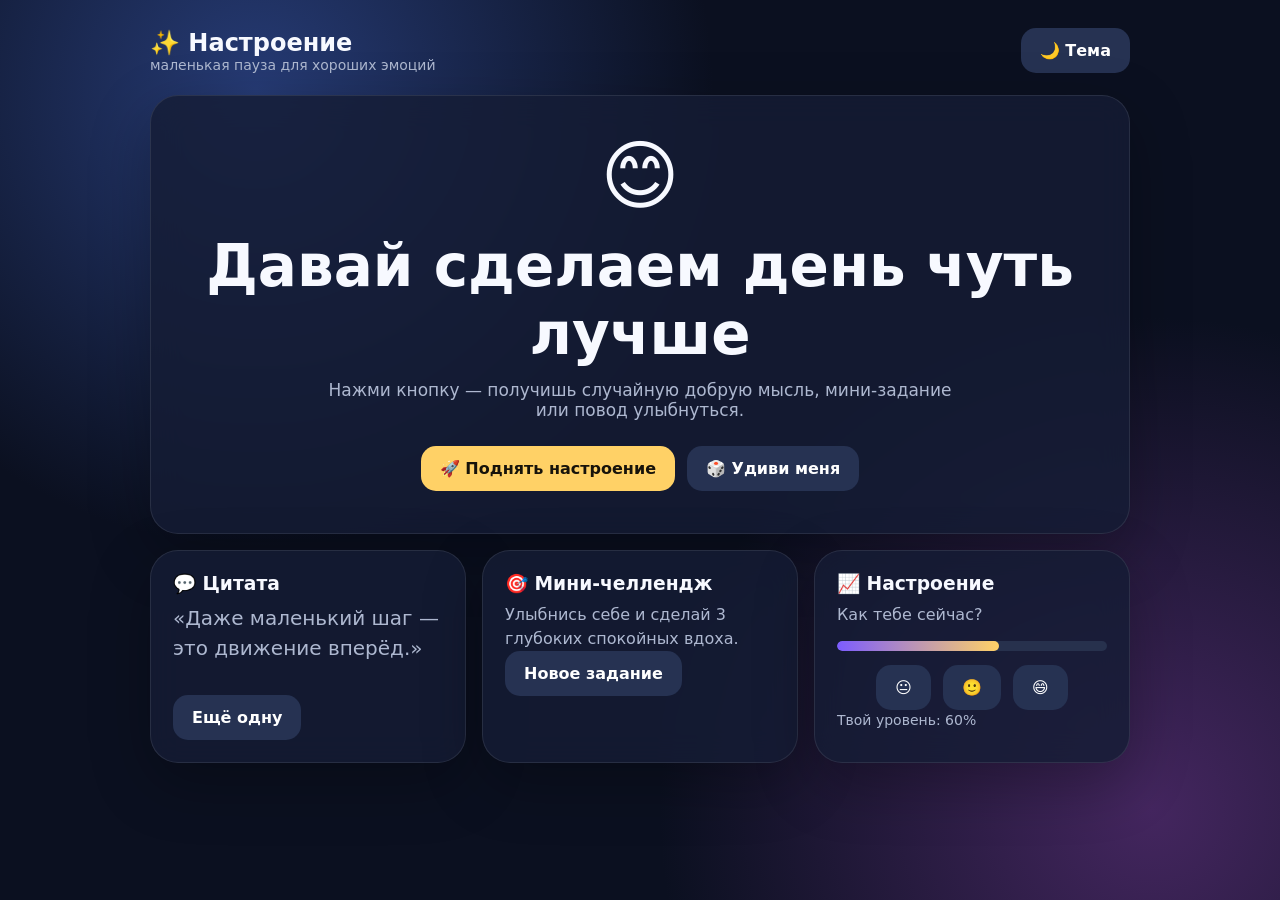
==== index.html @ 59a15372 "Create mood booster web app" ====
<!doctype html>
<html lang="ru">
<head>
<meta charset="utf-8">
<meta name="viewport" content="width=device-width, initial-scale=1">
<title>Настроение ✨</title>
<meta name="description" content="Небольшое веб-приложение для поднятия настроения">
<style>
:root{--bg:#0b1020;--card:#151d35;--text:#f7f9ff;--muted:#aeb8d0;--accent:#ffd166;--accent2:#7c5cff}
*{box-sizing:border-box}body{margin:0;min-height:100vh;font-family:Inter,system-ui,-apple-system,Segoe UI,sans-serif;color:var(--text);background:radial-gradient(circle at 20% 10%,#263b75 0,transparent 35%),radial-gradient(circle at 90% 90%,#44265f 0,transparent 35%),var(--bg);display:flex;justify-content:center;padding:28px}
button{font:inherit;border:0;cursor:pointer}.app{width:min(980px,100%)}.top{display:flex;justify-content:space-between;align-items:center;gap:16px;margin-bottom:22px}.brand{font-size:24px;font-weight:800}.tag{color:var(--muted);font-size:14px}.card{background:rgba(21,29,53,.82);border:1px solid rgba(255,255,255,.09);backdrop-filter:blur(16px);border-radius:28px;padding:28px;box-shadow:0 20px 60px rgba(0,0,0,.28)}
.hero{text-align:center;padding:42px 20px}.emoji{font-size:76px;line-height:1;margin-bottom:18px;display:block;transition:.25s}.hero h1{font-size:clamp(32px,6vw,58px);margin:0 0 12px}.hero p{color:var(--muted);font-size:17px;max-width:650px;margin:0 auto 26px}.actions{display:flex;flex-wrap:wrap;justify-content:center;gap:12px}.btn{padding:13px 19px;border-radius:15px;font-weight:750;transition:transform .15s,filter .15s}.btn:hover{transform:translateY(-2px);filter:brightness(1.08)}.primary{background:var(--accent);color:#17130a}.secondary{background:#263252;color:white}.grid{display:grid;grid-template-columns:repeat(3,1fr);gap:16px;margin-top:16px}.mini{padding:22px}.mini h3{margin:0 0 8px}.mini p{margin:0;color:var(--muted);line-height:1.5}.quote{font-size:20px;line-height:1.5;min-height:92px}.meter{height:10px;background:#27314d;border-radius:99px;overflow:hidden;margin:14px 0}.bar{height:100%;width:60%;background:linear-gradient(90deg,var(--accent2),var(--accent));border-radius:inherit;transition:width .4s}.status{color:var(--muted);font-size:14px}.toast{position:fixed;left:50%;bottom:25px;transform:translate(-50%,20px);background:#fff;color:#151515;padding:12px 18px;border-radius:14px;opacity:0;pointer-events:none;transition:.25s;font-weight:700}.toast.show{opacity:1;transform:translate(-50%,0)}@media(max-width:700px){body{padding:14px}.card{padding:20px}.grid{grid-template-columns:1fr}.hero{padding:32px 10px}}
</style>
</head>
<body>
<main class="app">
  <header class="top"><div><div class="brand">✨ Настроение</div><div class="tag">маленькая пауза для хороших эмоций</div></div><button class="btn secondary" id="themeBtn">🌙 Тема</button></header>
  <section class="card hero">
    <span class="emoji" id="emoji">😊</span>
    <h1 id="title">Давай сделаем день чуть лучше</h1>
    <p id="message">Нажми кнопку — получишь случайную добрую мысль, мини-задание или повод улыбнуться.</p>
    <div class="actions"><button class="btn primary" id="boostBtn">🚀 Поднять настроение</button><button class="btn secondary" id="smileBtn">🎲 Удиви меня</button></div>
  </section>
  <section class="grid">
    <article class="card mini"><h3>💬 Цитата</h3><p class="quote" id="quote">«Даже маленький шаг — это движение вперёд.»</p><button class="btn secondary" id="quoteBtn">Ещё одну</button></article>
    <article class="card mini"><h3>🎯 Мини-челлендж</h3><p id="challenge">Улыбнись себе и сделай 3 глубоких спокойных вдоха.</p><button class="btn secondary" id="challengeBtn">Новое задание</button></article>
    <article class="card mini"><h3>📈 Настроение</h3><p>Как тебе сейчас?</p><div class="meter"><div class="bar" id="bar"></div></div><div class="actions"><button class="btn secondary" data-mood="40">😐</button><button class="btn secondary" data-mood="70">🙂</button><button class="btn secondary" data-mood="95">😄</button></div><p class="status" id="status">Твой уровень: 60%</p></article>
  </section>
</main>
<div class="toast" id="toast">Готово ✨</div>
<script>
const boosts=[
["😊","Ты справляешься лучше, чем тебе кажется.","Не обязательно сделать всё сразу. Выбери одну маленькую вещь и начни с неё."],
["😎","Сегодня отличный день для маленькой победы.","Сделай что-нибудь, что давно откладывал, хотя бы в течение 5 минут."],
["🤩","Пора добавить немного радости!","Музыка, прогулка, любимая игра или разговор с близким — выбери то, что реально тебя радует."],
["🦸","У тебя уже есть всё, чтобы сделать следующий шаг.","Ошибки не отменяют прогресс. Попробуй ещё раз с новой попыткой."]
];
const quotes=["«Даже маленький шаг — это движение вперёд.»","«Не каждый день должен быть идеальным, чтобы быть хорошим.»","«Иногда лучший план — сделать паузу и набраться сил.»","«Твоя сегодняшняя версия не обязана быть идеальной.»"];
const challenges=["Выпей воды и потянись 30 секунд.","Включи любимую песню и подвигайся под неё.","Напиши кому-нибудь короткое доброе сообщение.","Отложи телефон на 5 минут и посмотри в окно.","Сделай 10 спокойных приседаний или просто немного разомнись.","Назови три вещи, за которые можешь быть благодарен сегодня."];
const $=id=>document.getElementById(id);
function random(arr){return arr[Math.floor(Math.random()*arr.length)]}
function boost(){const x=random(boosts);$("emoji").textContent=x[0];$("title").textContent=x[1];$("message").textContent=x[2];toast("Настроение +1 ✨")}
function toast(t){$("toast").textContent=t;$("toast").classList.add("show");setTimeout(()=>$("toast").classList.remove("show"),1400)}
$("boostBtn").onclick=boost;
$("smileBtn").onclick=()=>{boost();$("quote").textContent=random(quotes);$("challenge").textContent=random(challenges)}
$("quoteBtn").onclick=()=>{$("quote").textContent=random(quotes);toast("Новая мысль 💬")}
$("challengeBtn").onclick=()=>{$("challenge").textContent=random(challenges);toast("Новое задание 🎯")}
document.querySelectorAll("[data-mood]").forEach(b=>b.onclick=()=>{const v=b.dataset.mood;$("bar").style.width=v+"%";$("status").textContent="Твой уровень: "+v+"%";toast(v>=90?"Вот это настрой! 😄":"Настроение обновлено ✨")});
$("themeBtn").onclick=()=>{document.body.classList.toggle("light");const light=document.body.classList.contains("light");document.documentElement.style.setProperty("--bg",light?"#eef2ff":"#0b1020");document.documentElement.style.setProperty("--card",light?"#ffffff":"#151d35");document.documentElement.style.setProperty("--text",light?"#172033":"#f7f9ff");document.documentElement.style.setProperty("--muted",light?"#59647a":"#aeb8d0");$("themeBtn").textContent=light?"☀️ Тема":"🌙 Тема";toast(light?"Светлая тема":"Тёмная тема")};
</script>
</body>
</html>
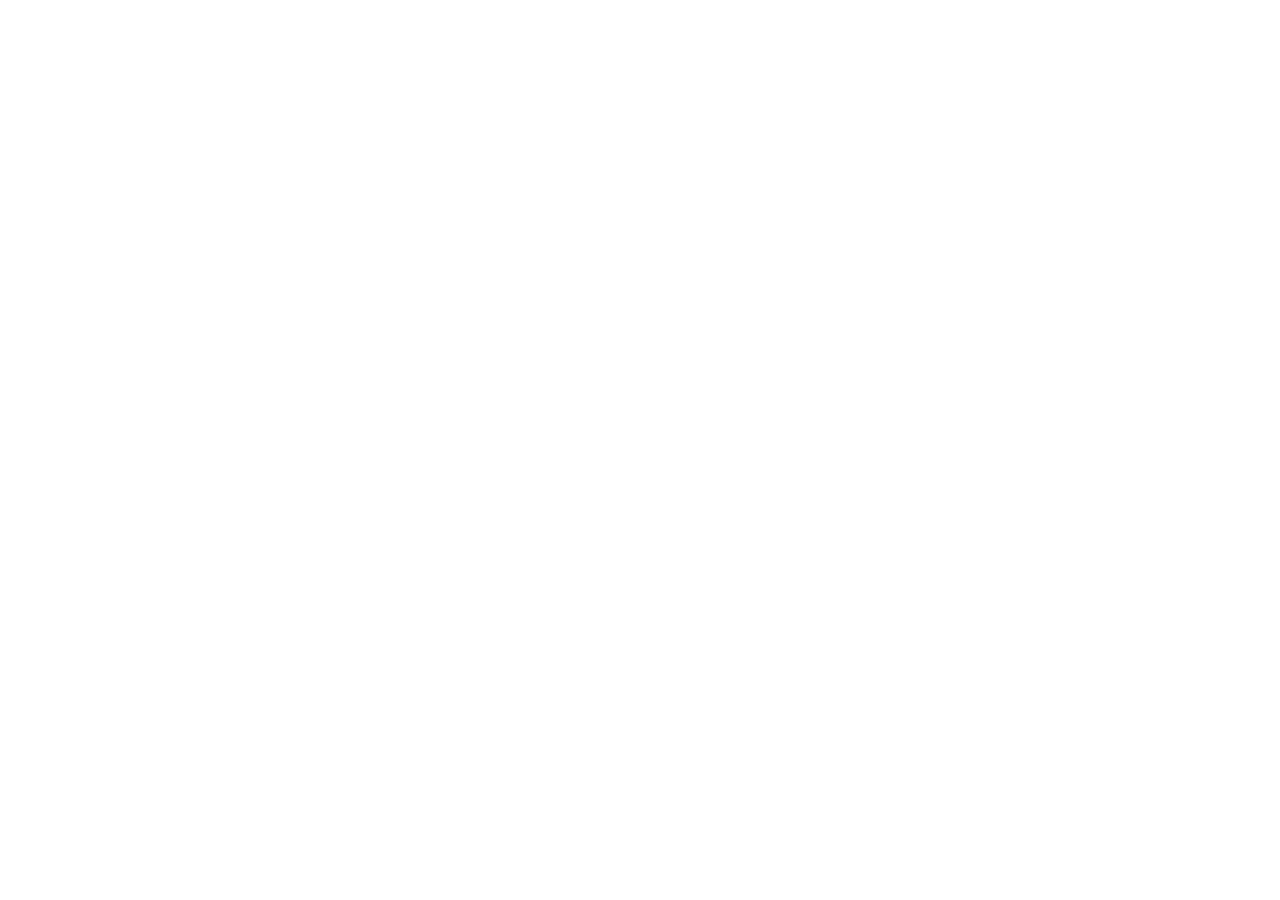
==== commit 125ab57a: "Upgrade mood app: index.html" ====
--- a/index.html
+++ b/index.html
@@ -1,52 +1 @@
-<!doctype html>
-<html lang="ru">
-<head>
-<meta charset="utf-8">
-<meta name="viewport" content="width=device-width, initial-scale=1">
-<title>Настроение ✨</title>
-<meta name="description" content="Небольшое веб-приложение для поднятия настроения">
-<style>
-:root{--bg:#0b1020;--card:#151d35;--text:#f7f9ff;--muted:#aeb8d0;--accent:#ffd166;--accent2:#7c5cff}
-*{box-sizing:border-box}body{margin:0;min-height:100vh;font-family:Inter,system-ui,-apple-system,Segoe UI,sans-serif;color:var(--text);background:radial-gradient(circle at 20% 10%,#263b75 0,transparent 35%),radial-gradient(circle at 90% 90%,#44265f 0,transparent 35%),var(--bg);display:flex;justify-content:center;padding:28px}
-button{font:inherit;border:0;cursor:pointer}.app{width:min(980px,100%)}.top{display:flex;justify-content:space-between;align-items:center;gap:16px;margin-bottom:22px}.brand{font-size:24px;font-weight:800}.tag{color:var(--muted);font-size:14px}.card{background:rgba(21,29,53,.82);border:1px solid rgba(255,255,255,.09);backdrop-filter:blur(16px);border-radius:28px;padding:28px;box-shadow:0 20px 60px rgba(0,0,0,.28)}
-.hero{text-align:center;padding:42px 20px}.emoji{font-size:76px;line-height:1;margin-bottom:18px;display:block;transition:.25s}.hero h1{font-size:clamp(32px,6vw,58px);margin:0 0 12px}.hero p{color:var(--muted);font-size:17px;max-width:650px;margin:0 auto 26px}.actions{display:flex;flex-wrap:wrap;justify-content:center;gap:12px}.btn{padding:13px 19px;border-radius:15px;font-weight:750;transition:transform .15s,filter .15s}.btn:hover{transform:translateY(-2px);filter:brightness(1.08)}.primary{background:var(--accent);color:#17130a}.secondary{background:#263252;color:white}.grid{display:grid;grid-template-columns:repeat(3,1fr);gap:16px;margin-top:16px}.mini{padding:22px}.mini h3{margin:0 0 8px}.mini p{margin:0;color:var(--muted);line-height:1.5}.quote{font-size:20px;line-height:1.5;min-height:92px}.meter{height:10px;background:#27314d;border-radius:99px;overflow:hidden;margin:14px 0}.bar{height:100%;width:60%;background:linear-gradient(90deg,var(--accent2),var(--accent));border-radius:inherit;transition:width .4s}.status{color:var(--muted);font-size:14px}.toast{position:fixed;left:50%;bottom:25px;transform:translate(-50%,20px);background:#fff;color:#151515;padding:12px 18px;border-radius:14px;opacity:0;pointer-events:none;transition:.25s;font-weight:700}.toast.show{opacity:1;transform:translate(-50%,0)}@media(max-width:700px){body{padding:14px}.card{padding:20px}.grid{grid-template-columns:1fr}.hero{padding:32px 10px}}
-</style>
-</head>
-<body>
-<main class="app">
-  <header class="top"><div><div class="brand">✨ Настроение</div><div class="tag">маленькая пауза для хороших эмоций</div></div><button class="btn secondary" id="themeBtn">🌙 Тема</button></header>
-  <section class="card hero">
-    <span class="emoji" id="emoji">😊</span>
-    <h1 id="title">Давай сделаем день чуть лучше</h1>
-    <p id="message">Нажми кнопку — получишь случайную добрую мысль, мини-задание или повод улыбнуться.</p>
-    <div class="actions"><button class="btn primary" id="boostBtn">🚀 Поднять настроение</button><button class="btn secondary" id="smileBtn">🎲 Удиви меня</button></div>
-  </section>
-  <section class="grid">
-    <article class="card mini"><h3>💬 Цитата</h3><p class="quote" id="quote">«Даже маленький шаг — это движение вперёд.»</p><button class="btn secondary" id="quoteBtn">Ещё одну</button></article>
-    <article class="card mini"><h3>🎯 Мини-челлендж</h3><p id="challenge">Улыбнись себе и сделай 3 глубоких спокойных вдоха.</p><button class="btn secondary" id="challengeBtn">Новое задание</button></article>
-    <article class="card mini"><h3>📈 Настроение</h3><p>Как тебе сейчас?</p><div class="meter"><div class="bar" id="bar"></div></div><div class="actions"><button class="btn secondary" data-mood="40">😐</button><button class="btn secondary" data-mood="70">🙂</button><button class="btn secondary" data-mood="95">😄</button></div><p class="status" id="status">Твой уровень: 60%</p></article>
-  </section>
-</main>
-<div class="toast" id="toast">Готово ✨</div>
-<script>
-const boosts=[
-["😊","Ты справляешься лучше, чем тебе кажется.","Не обязательно сделать всё сразу. Выбери одну маленькую вещь и начни с неё."],
-["😎","Сегодня отличный день для маленькой победы.","Сделай что-нибудь, что давно откладывал, хотя бы в течение 5 минут."],
-["🤩","Пора добавить немного радости!","Музыка, прогулка, любимая игра или разговор с близким — выбери то, что реально тебя радует."],
-["🦸","У тебя уже есть всё, чтобы сделать следующий шаг.","Ошибки не отменяют прогресс. Попробуй ещё раз с новой попыткой."]
-];
-const quotes=["«Даже маленький шаг — это движение вперёд.»","«Не каждый день должен быть идеальным, чтобы быть хорошим.»","«Иногда лучший план — сделать паузу и набраться сил.»","«Твоя сегодняшняя версия не обязана быть идеальной.»"];
-const challenges=["Выпей воды и потянись 30 секунд.","Включи любимую песню и подвигайся под неё.","Напиши кому-нибудь короткое доброе сообщение.","Отложи телефон на 5 минут и посмотри в окно.","Сделай 10 спокойных приседаний или просто немного разомнись.","Назови три вещи, за которые можешь быть благодарен сегодня."];
-const $=id=>document.getElementById(id);
-function random(arr){return arr[Math.floor(Math.random()*arr.length)]}
-function boost(){const x=random(boosts);$("emoji").textContent=x[0];$("title").textContent=x[1];$("message").textContent=x[2];toast("Настроение +1 ✨")}
-function toast(t){$("toast").textContent=t;$("toast").classList.add("show");setTimeout(()=>$("toast").classList.remove("show"),1400)}
-$("boostBtn").onclick=boost;
-$("smileBtn").onclick=()=>{boost();$("quote").textContent=random(quotes);$("challenge").textContent=random(challenges)}
-$("quoteBtn").onclick=()=>{$("quote").textContent=random(quotes);toast("Новая мысль 💬")}
-$("challengeBtn").onclick=()=>{$("challenge").textContent=random(challenges);toast("Новое задание 🎯")}
-document.querySelectorAll("[data-mood]").forEach(b=>b.onclick=()=>{const v=b.dataset.mood;$("bar").style.width=v+"%";$("status").textContent="Твой уровень: "+v+"%";toast(v>=90?"Вот это настрой! 😄":"Настроение обновлено ✨")});
-$("themeBtn").onclick=()=>{document.body.classList.toggle("light");const light=document.body.classList.contains("light");document.documentElement.style.setProperty("--bg",light?"#eef2ff":"#0b1020");document.documentElement.style.setProperty("--card",light?"#ffffff":"#151d35");document.documentElement.style.setProperty("--text",light?"#172033":"#f7f9ff");document.documentElement.style.setProperty("--muted",light?"#59647a":"#aeb8d0");$("themeBtn").textContent=light?"☀️ Тема":"🌙 Тема";toast(light?"Светлая тема":"Тёмная тема")};
-</script>
-</body>
-</html>+<!doctype html><html lang="ru"><head><meta charset="UTF-8"><meta name="viewport" content="width=device-width,initial-scale=1"><title>✨ Настроение</title><link rel="stylesheet" href="style.css"></head><body><div id="app"></div><script src="app.js"></script></body></html>
